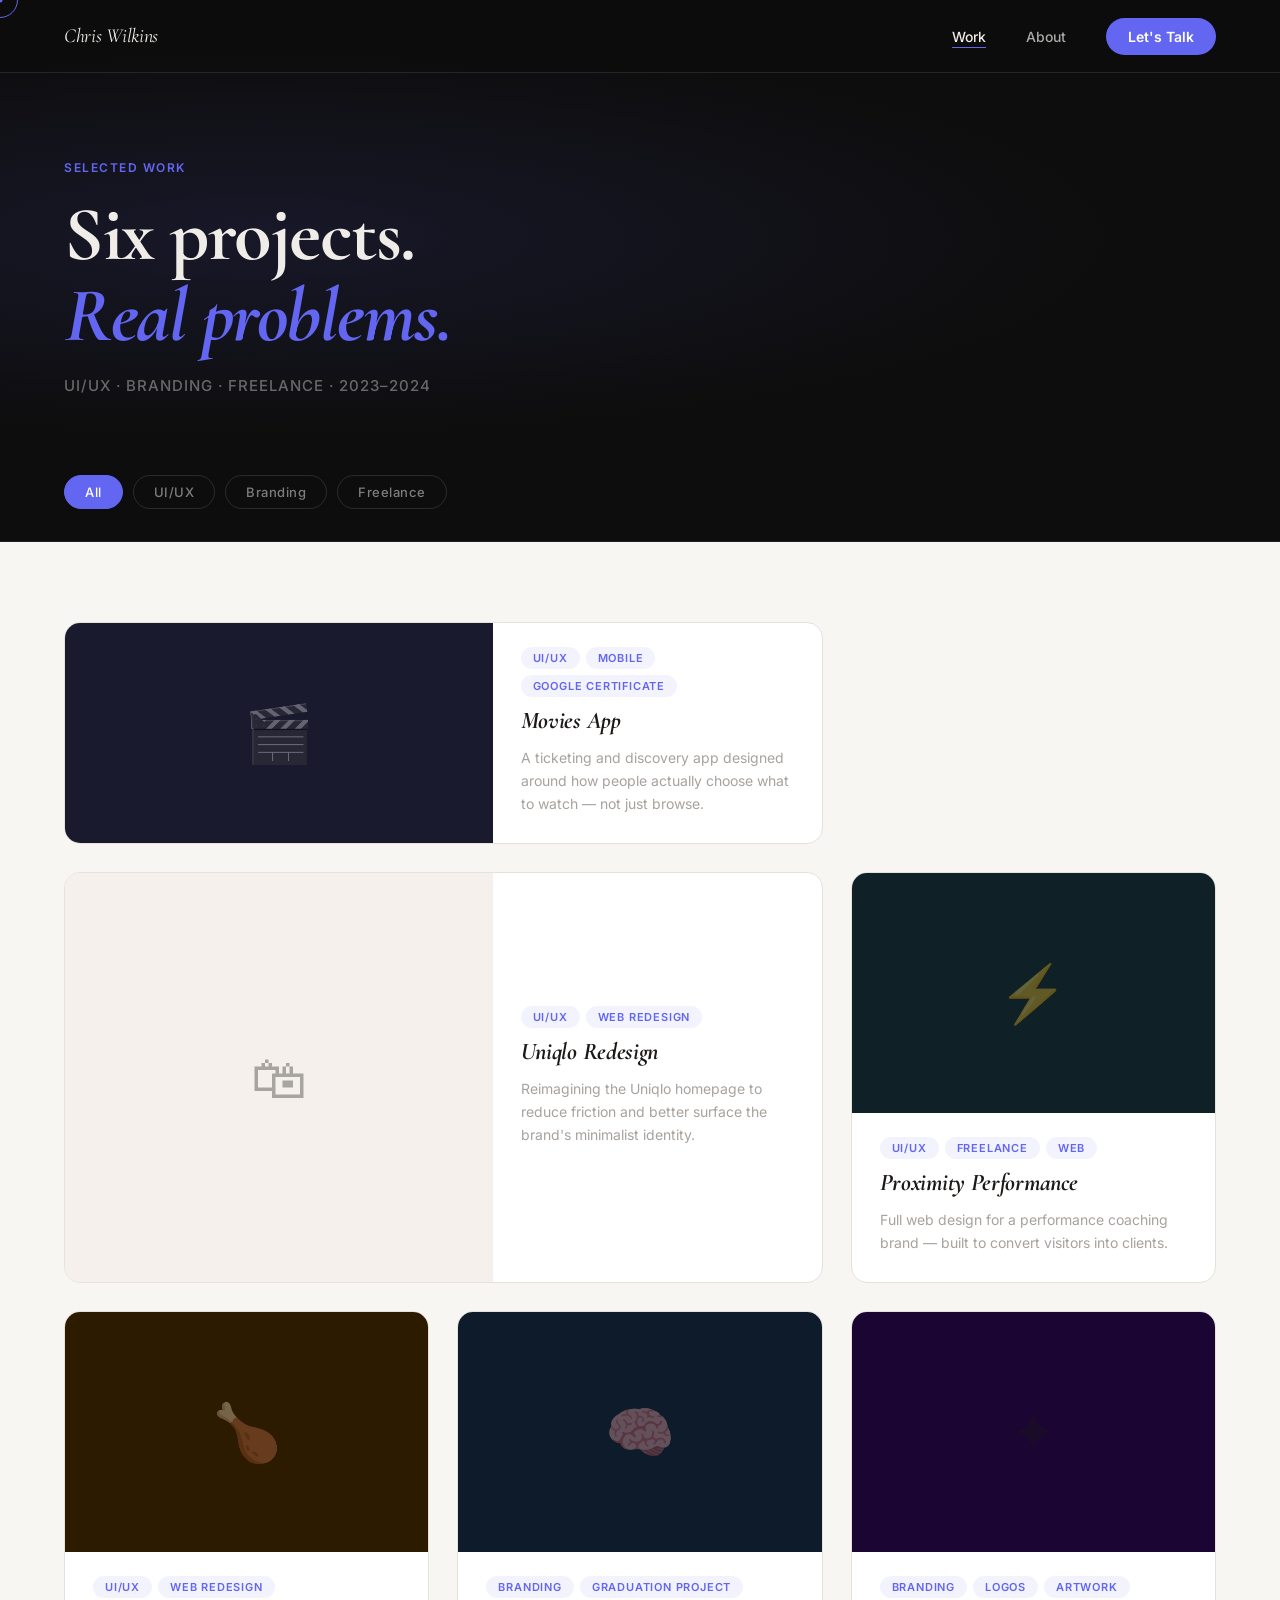
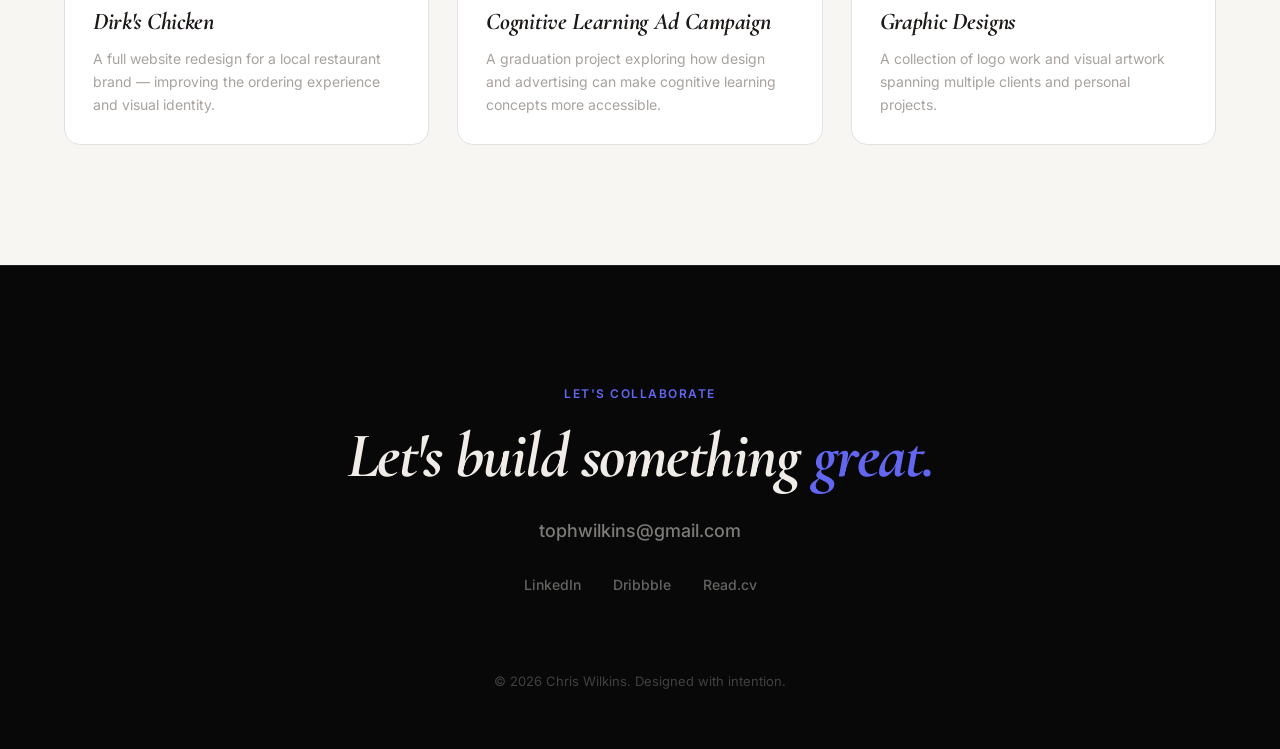
==== work.html @ 2ba1ebe1 "Add files via upload" ====
<!DOCTYPE html>
<html lang="en">
<head>
  <meta charset="UTF-8" />
  <meta name="viewport" content="width=device-width, initial-scale=1.0"/>
  <title>Work — Chris Wilkins</title>
  <link href="https://fonts.googleapis.com/css2?family=Cormorant+Garamond:ital,wght@0,600;1,400;1,600;1,700&family=Inter:wght@400;500;600&display=swap" rel="stylesheet">
  <link rel="stylesheet" href="style.css">
  <link rel="stylesheet" href="work.css">
</head>
<body>

  <!-- Custom Cursor -->
  <div class="cursor" id="cursor"></div>
  <div class="cursor-dot" id="cursorDot"></div>

  <!-- ══ NAV ══ -->
  <nav class="nav">
    <a href="index.html" class="nav__logo">Chris Wilkins</a>
    <ul class="nav__links" id="navLinks">
      <li><a href="work.html" class="nav__active">Work</a></li>
      <li><a href="about.html">About</a></li>
      <li><a href="#contact" class="nav__cta">Let's Talk</a></li>
    </ul>
    <button class="nav__hamburger" id="navHamburger" aria-label="Toggle menu">
      <span></span>
      <span></span>
      <span></span>
    </button>
  </nav>
  <div class="nav__overlay" id="navOverlay"></div>

  <!-- ══ PAGE HEADER ══ -->
  <section class="wk-header">
    <div class="wk-header__inner">
      <p class="wk-header__eyebrow">Selected Work</p>
      <h1 class="wk-header__heading">Six projects.<br><em>Real problems.</em></h1>
      <p class="wk-header__sub">UI/UX · Branding · Freelance · 2023–2024</p>
    </div>
  </section>

  <!-- ══ FILTER BAR ══ -->
  <div class="wk-filter">
    <div class="wk-filter__inner">
      <button class="wk-filter__btn is-active" data-filter="all">All</button>
      <button class="wk-filter__btn" data-filter="ui-ux">UI/UX</button>
      <button class="wk-filter__btn" data-filter="branding">Branding</button>
      <button class="wk-filter__btn" data-filter="freelance">Freelance</button>
    </div>
  </div>

  <!-- ══ PROJECT GRID ══ -->
  <section class="wk-grid-section">
    <div class="wk-grid" id="projectGrid">

      <!-- Movies App — Large -->
      <a href="#" class="wk-card wk-card--large" data-category="ui-ux">
        <div class="wk-card__image" style="background-color: #1a1a2e;">
          <!-- Replace with: style="background-image: url('your-image.jpg')" -->
          <div class="wk-card__img-placeholder">🎬</div>
          <div class="wk-card__hover-overlay">
            <span class="wk-card__hover-text">View Case Study</span>
            <span class="wk-card__arrow">↗</span>
          </div>
        </div>
        <div class="wk-card__content">
          <div class="wk-card__tags">
            <span class="wk-tag">UI/UX</span>
            <span class="wk-tag">Mobile</span>
            <span class="wk-tag">Google Certificate</span>
          </div>
          <h2 class="wk-card__title">Movies App</h2>
          <p class="wk-card__desc">A ticketing and discovery app designed around how people actually choose what to watch — not just browse.</p>
        </div>
      </a>

      <!-- Uniqlo — Large -->
      <a href="#" class="wk-card wk-card--large" data-category="ui-ux">
        <div class="wk-card__image" style="background-color: #f5f0eb;">
          <div class="wk-card__img-placeholder">🛍</div>
          <div class="wk-card__hover-overlay">
            <span class="wk-card__hover-text">View Case Study</span>
            <span class="wk-card__arrow">↗</span>
          </div>
        </div>
        <div class="wk-card__content">
          <div class="wk-card__tags">
            <span class="wk-tag">UI/UX</span>
            <span class="wk-tag">Web Redesign</span>
          </div>
          <h2 class="wk-card__title">Uniqlo Redesign</h2>
          <p class="wk-card__desc">Reimagining the Uniqlo homepage to reduce friction and better surface the brand's minimalist identity.</p>
        </div>
      </a>

      <!-- Proximity Performance — Medium -->
      <a href="#" class="wk-card" data-category="ui-ux freelance">
        <div class="wk-card__image" style="background-color: #0f2027;">
          <div class="wk-card__img-placeholder">⚡</div>
          <div class="wk-card__hover-overlay">
            <span class="wk-card__hover-text">View Case Study</span>
            <span class="wk-card__arrow">↗</span>
          </div>
        </div>
        <div class="wk-card__content">
          <div class="wk-card__tags">
            <span class="wk-tag">UI/UX</span>
            <span class="wk-tag">Freelance</span>
            <span class="wk-tag">Web</span>
          </div>
          <h2 class="wk-card__title">Proximity Performance</h2>
          <p class="wk-card__desc">Full web design for a performance coaching brand — built to convert visitors into clients.</p>
        </div>
      </a>

      <!-- Dirk's Chicken — Medium -->
      <a href="#" class="wk-card" data-category="ui-ux">
        <div class="wk-card__image" style="background-color: #2d1b00;">
          <div class="wk-card__img-placeholder">🍗</div>
          <div class="wk-card__hover-overlay">
            <span class="wk-card__hover-text">View Case Study</span>
            <span class="wk-card__arrow">↗</span>
          </div>
        </div>
        <div class="wk-card__content">
          <div class="wk-card__tags">
            <span class="wk-tag">UI/UX</span>
            <span class="wk-tag">Web Redesign</span>
          </div>
          <h2 class="wk-card__title">Dirk's Chicken</h2>
          <p class="wk-card__desc">A full website redesign for a local restaurant brand — improving the ordering experience and visual identity.</p>
        </div>
      </a>

      <!-- Cognitive Learning Ad Campaign — Medium -->
      <a href="#" class="wk-card" data-category="branding">
        <div class="wk-card__image" style="background-color: #0d1b2a;">
          <div class="wk-card__img-placeholder">🧠</div>
          <div class="wk-card__hover-overlay">
            <span class="wk-card__hover-text">View Project</span>
            <span class="wk-card__arrow">↗</span>
          </div>
        </div>
        <div class="wk-card__content">
          <div class="wk-card__tags">
            <span class="wk-tag">Branding</span>
            <span class="wk-tag">Graduation Project</span>
          </div>
          <h2 class="wk-card__title">Cognitive Learning Ad Campaign</h2>
          <p class="wk-card__desc">A graduation project exploring how design and advertising can make cognitive learning concepts more accessible.</p>
        </div>
      </a>

      <!-- Graphic Designs — Medium -->
      <a href="#" class="wk-card" data-category="branding">
        <div class="wk-card__image" style="background-color: #1a0533;">
          <div class="wk-card__img-placeholder">✦</div>
          <div class="wk-card__hover-overlay">
            <span class="wk-card__hover-text">View Work</span>
            <span class="wk-card__arrow">↗</span>
          </div>
        </div>
        <div class="wk-card__content">
          <div class="wk-card__tags">
            <span class="wk-tag">Branding</span>
            <span class="wk-tag">Logos</span>
            <span class="wk-tag">Artwork</span>
          </div>
          <h2 class="wk-card__title">Graphic Designs</h2>
          <p class="wk-card__desc">A collection of logo work and visual artwork spanning multiple clients and personal projects.</p>
        </div>
      </a>

    </div>

    <!-- Empty state when filter has no results -->
    <div class="wk-empty" id="wkEmpty" style="display:none;">
      <p>No projects in this category yet.</p>
    </div>

  </section>

  <!-- ══ FOOTER CTA ══ -->
  <footer class="footer" id="contact">
    <div class="footer__inner">
      <p class="footer__eyebrow">Let's collaborate</p>
      <h2 class="footer__heading">Let's build something <em>great.</em></h2>
      <a href="mailto:tophwilkins@gmail.com" class="footer__email">tophwilkins@gmail.com</a>
      <div class="footer__links">
        <a href="#">LinkedIn</a>
        <a href="#">Dribbble</a>
        <a href="#">Read.cv</a>
      </div>
      <p class="footer__copy">© 2026 Chris Wilkins. Designed with intention.</p>
    </div>
  </footer>

  <script src="script.js"></script>
  <script src="work.js"></script>
</body>
</html>
---- style.css ----
/* ══════════════════════════════════
   RESET & BASE
══════════════════════════════════ */

*, *::before, *::after {
  box-sizing: border-box;
  margin: 0;
  padding: 0;
}

:root {
  --bg-dark: #0D0D0D;
  --bg-light: #F7F6F3;
  --text-light: #F0EDE8;
  --text-dark: #1C1917;
  --text-muted: #A8A29E;
  --accent: #6366F1;
  --border: #E5E2DC;
  --border-dark: rgba(255,255,255,0.1);
  --font-serif: 'Babylon', 'Cormorant Garamond', Georgia, serif;
  --font-sans: 'Inter', sans-serif;
}

html {
  scroll-behavior: smooth;
}

body {
  font-family: var(--font-sans);
  background: var(--bg-light);
  color: var(--text-dark);
  cursor: none;
  overflow-x: hidden;
}

/* Restore cursor on touch devices */
@media (hover: none) {
  body { cursor: auto; }
  .cursor, .cursor-dot { display: none; }
}

a {
  text-decoration: none;
  color: inherit;
}

/* ══════════════════════════════════
   CUSTOM CURSOR
══════════════════════════════════ */

.cursor {
  position: fixed;
  width: 36px;
  height: 36px;
  border: 1.5px solid var(--accent);
  border-radius: 50%;
  pointer-events: none;
  z-index: 9999;
  transform: translate(-50%, -50%);
  transition: transform 0.15s ease, width 0.2s ease, height 0.2s ease, background 0.2s ease;
}

.cursor-dot {
  position: fixed;
  width: 5px;
  height: 5px;
  background: var(--accent);
  border-radius: 50%;
  pointer-events: none;
  z-index: 9999;
  transform: translate(-50%, -50%);
  transition: transform 0.05s ease;
}

body:has(a:hover) .cursor,
body:has(button:hover) .cursor {
  width: 56px;
  height: 56px;
  background: rgba(99, 102, 241, 0.1);
}

/* ══════════════════════════════════
   NAV
══════════════════════════════════ */

.nav {
  position: fixed;
  top: 0;
  left: 0;
  right: 0;
  z-index: 100;
  display: flex;
  align-items: center;
  justify-content: space-between;
  padding: 24px 64px;
  background: rgba(13, 13, 13, 0.85);
  backdrop-filter: blur(12px);
  -webkit-backdrop-filter: blur(12px);
  border-bottom: 1px solid var(--border-dark);
  transition: padding 0.3s ease;
}

.nav__hamburger { display: none; }

.nav__logo {
  font-family: var(--font-serif);
  font-style: italic;
  font-size: 20px;
  color: var(--text-light);
  letter-spacing: -0.3px;
}

.nav__links {
  display: flex;
  align-items: center;
  gap: 40px;
  list-style: none;
}

.nav__links a {
  font-size: 14px;
  font-weight: 500;
  color: rgba(240, 237, 232, 0.7);
  transition: color 0.2s ease;
}

.nav__links a:hover {
  color: var(--text-light);
}

.nav__cta {
  background: var(--accent) !important;
  color: #ffffff !important;
  padding: 10px 22px;
  border-radius: 100px;
  font-weight: 600 !important;
  transition: opacity 0.2s ease !important;
}

.nav__cta:hover {
  opacity: 0.88;
}

/* ══════════════════════════════════
   HERO
══════════════════════════════════ */

.hero {
  min-height: 100vh;
  background: var(--bg-dark);
  display: flex;
  flex-direction: column;
  justify-content: center;
  padding: 140px 64px 80px;
  position: relative;
  overflow: hidden;
}

.hero::before {
  content: '';
  position: absolute;
  inset: 0;
  background-image: url("data:image/svg+xml,%3Csvg viewBox='0 0 256 256' xmlns='http://www.w3.org/2000/svg'%3E%3Cfilter id='noise'%3E%3CfeTurbulence type='fractalNoise' baseFrequency='0.9' numOctaves='4' stitchTiles='stitch'/%3E%3C/filter%3E%3Crect width='100%25' height='100%25' filter='url(%23noise)' opacity='0.04'/%3E%3C/svg%3E");
  opacity: 0.4;
  pointer-events: none;
}

.hero__inner {
  display: flex;
  align-items: center;
  justify-content: space-between;
  gap: 60px;
  max-width: 1200px;
  margin: 0 auto;
  width: 100%;
  position: relative;
  z-index: 1;
}

.hero__text {
  max-width: 640px;
}

.hero__eyebrow {
  font-size: 13px;
  font-weight: 500;
  letter-spacing: 1.5px;
  text-transform: uppercase;
  color: var(--accent);
  margin-bottom: 24px;
  opacity: 0;
  transform: translateY(16px);
  animation: fadeUp 0.6s ease forwards 0.1s;
}

.hero__heading {
  font-family: var(--font-serif);
  font-size: clamp(52px, 6vw, 80px);
  line-height: 1.05;
  color: var(--text-light);
  letter-spacing: -1.5px;
  margin-bottom: 28px;
  display: flex;
  flex-direction: column;
  gap: 4px;
}

.hero__line {
  display: block;
  opacity: 0;
  transform: translateY(24px);
  animation: fadeUp 0.7s ease forwards;
}

.hero__line[data-delay="0"]   { animation-delay: 0.25s; }
.hero__line[data-delay="120"] { animation-delay: 0.37s; }
.hero__line[data-delay="240"] { animation-delay: 0.49s; }

.hero__line--italic {
  font-style: italic;
  color: var(--accent);
}

.hero__sub {
  font-size: 17px;
  line-height: 1.7;
  color: rgba(240, 237, 232, 0.6);
  margin-bottom: 40px;
  max-width: 480px;
  opacity: 0;
  transform: translateY(16px);
  animation: fadeUp 0.6s ease forwards 0.6s;
}

.hero__actions {
  display: flex;
  gap: 16px;
  opacity: 0;
  transform: translateY(16px);
  animation: fadeUp 0.6s ease forwards 0.75s;
}

.hero__btn-primary {
  background: var(--accent);
  color: #ffffff;
  padding: 14px 28px;
  border-radius: 100px;
  font-weight: 600;
  font-size: 15px;
  transition: opacity 0.2s ease, transform 0.2s ease;
}

.hero__btn-primary:hover {
  opacity: 0.88;
  transform: translateY(-2px);
}

.hero__btn-ghost {
  color: rgba(240, 237, 232, 0.7);
  padding: 14px 28px;
  border-radius: 100px;
  border: 1px solid rgba(255,255,255,0.15);
  font-weight: 500;
  font-size: 15px;
  transition: border-color 0.2s ease, color 0.2s ease;
}

.hero__btn-ghost:hover {
  border-color: rgba(255,255,255,0.4);
  color: var(--text-light);
}

.hero__visual {
  position: relative;
  flex-shrink: 0;
  opacity: 0;
  animation: fadeUp 0.8s ease forwards 0.5s;
}

.hero__blob {
  position: absolute;
  width: 320px;
  height: 320px;
  border-radius: 50%;
  background: radial-gradient(circle, rgba(99,102,241,0.25) 0%, transparent 70%);
  top: 50%;
  left: 50%;
  transform: translate(-50%, -50%);
  filter: blur(40px);
  pointer-events: none;
}

.hero__avatar {
  width: 280px;
  height: 340px;
  border-radius: 160px;
  background: #1a1a1a;
  border: 1px solid var(--border-dark);
  overflow: hidden;
  display: flex;
  align-items: center;
  justify-content: center;
  position: relative;
}

.hero__avatar-placeholder {
  font-family: var(--font-serif);
  font-style: italic;
  font-size: 48px;
  color: rgba(255,255,255,0.2);
}

.hero__badge {
  position: absolute;
  bottom: -16px;
  left: 50%;
  transform: translateX(-50%);
  background: #1a1a1a;
  border: 1px solid var(--border-dark);
  border-radius: 100px;
  padding: 10px 20px;
  font-size: 13px;
  font-weight: 500;
  color: var(--text-light);
  white-space: nowrap;
  display: flex;
  align-items: center;
  gap: 8px;
}

.hero__badge-dot {
  width: 8px;
  height: 8px;
  background: #22c55e;
  border-radius: 50%;
  animation: pulse 2s ease infinite;
}

.hero__scroll {
  position: absolute;
  bottom: 40px;
  left: 64px;
  display: flex;
  align-items: center;
  gap: 14px;
  color: rgba(240,237,232,0.4);
  font-size: 12px;
  font-weight: 500;
  letter-spacing: 1px;
  text-transform: uppercase;
  z-index: 1;
  opacity: 0;
  animation: fadeUp 0.6s ease forwards 1s;
}

.hero__scroll-line {
  width: 48px;
  height: 1px;
  background: rgba(240,237,232,0.2);
  position: relative;
  overflow: hidden;
}

.hero__scroll-line::after {
  content: '';
  position: absolute;
  top: 0;
  left: -100%;
  width: 100%;
  height: 100%;
  background: var(--accent);
  animation: scrollLine 2s ease infinite 1.2s;
}

/* ══════════════════════════════════
   MARQUEE
══════════════════════════════════ */

.marquee {
  background: var(--bg-dark);
  border-top: 1px solid var(--border-dark);
  border-bottom: 1px solid rgba(99,102,241,0.3);
  padding: 18px 0;
  overflow: hidden;
}

.marquee__track {
  display: flex;
  align-items: center;
  gap: 32px;
  white-space: nowrap;
  animation: marqueeScroll 22s linear infinite;
  width: max-content;
}

.marquee__track span {
  font-size: 13px;
  font-weight: 500;
  letter-spacing: 1px;
  text-transform: uppercase;
  color: rgba(240,237,232,0.5);
}

.marquee__dot {
  color: var(--accent) !important;
  font-size: 18px !important;
}

/* ══════════════════════════════════
   WORK
══════════════════════════════════ */

.work {
  background: var(--bg-light);
  padding: 120px 64px;
}

.work__inner {
  max-width: 1200px;
  margin: 0 auto;
}

.work__header {
  margin-bottom: 60px;
}

.work__eyebrow {
  font-size: 12px;
  font-weight: 600;
  letter-spacing: 1.5px;
  text-transform: uppercase;
  color: var(--accent);
  margin-bottom: 12px;
}

.work__heading {
  font-family: var(--font-serif);
  font-size: 48px;
  font-style: italic;
  line-height: 1.1;
  color: var(--text-dark);
  letter-spacing: -1px;
}

.work__grid {
  display: grid;
  grid-template-columns: 1fr 1fr;
  grid-template-rows: auto auto;
  gap: 24px;
}

.work__card--large {
  grid-column: 1 / -1;
  display: grid;
  grid-template-columns: 1.2fr 1fr;
  min-height: 380px;
}

.work__card {
  display: flex;
  flex-direction: column;
  border-radius: 16px;
  overflow: hidden;
  border: 1px solid var(--border);
  background: #ffffff;
  transition: transform 0.3s ease, box-shadow 0.3s ease;
}

.work__card:hover {
  transform: translateY(-6px);
  box-shadow: 0 24px 60px rgba(0,0,0,0.1);
}

.work__card-image {
  position: relative;
  overflow: hidden;
  display: flex;
  align-items: center;
  justify-content: center;
  min-height: 220px;
  background-size: cover;
  background-position: center;
  transition: transform 0.4s ease;
}

.work__card:hover .work__card-image {
  transform: scale(1.03);
}

.work__card--large .work__card-image {
  min-height: unset;
}

.work__card-img-placeholder {
  font-size: 56px;
  opacity: 0.4;
}

.work__card-content {
  padding: 28px 32px;
  display: flex;
  flex-direction: column;
  gap: 10px;
  justify-content: center;
}

.work__card-tags {
  display: flex;
  gap: 8px;
  flex-wrap: wrap;
}

.work__tag {
  font-size: 11px;
  font-weight: 600;
  letter-spacing: 0.8px;
  text-transform: uppercase;
  color: var(--accent);
  background: rgba(99,102,241,0.08);
  border-radius: 100px;
  padding: 4px 12px;
}

.work__card-title {
  font-family: var(--font-serif);
  font-size: 28px;
  font-style: italic;
  color: var(--text-dark);
  letter-spacing: -0.5px;
  line-height: 1.2;
}

.work__card-desc {
  font-size: 15px;
  line-height: 1.65;
  color: var(--text-muted);
}

.work__card-link {
  font-size: 14px;
  font-weight: 600;
  color: var(--accent);
  margin-top: 8px;
  display: inline-block;
  transition: letter-spacing 0.2s ease;
}

.work__card:hover .work__card-link {
  letter-spacing: 0.3px;
}

/* ══════════════════════════════════
   ABOUT
══════════════════════════════════ */

.about {
  background: var(--bg-dark);
  padding: 120px 64px;
}

.about__inner {
  max-width: 1200px;
  margin: 0 auto;
  display: grid;
  grid-template-columns: 1fr 1.4fr;
  gap: 80px;
  align-items: center;
}

.about__photo {
  aspect-ratio: 3/4;
  border-radius: 20px;
  overflow: hidden;
  background: #1a1a1a;
  border: 1px solid var(--border-dark);
  display: flex;
  align-items: center;
  justify-content: center;
}

.about__photo-placeholder {
  font-family: var(--font-serif);
  font-style: italic;
  font-size: 64px;
  color: rgba(255,255,255,0.15);
}

.about__eyebrow {
  font-size: 12px;
  font-weight: 600;
  letter-spacing: 1.5px;
  text-transform: uppercase;
  color: var(--accent);
  margin-bottom: 16px;
}

.about__heading {
  font-family: var(--font-serif);
  font-size: 44px;
  line-height: 1.15;
  color: var(--text-light);
  letter-spacing: -0.8px;
  margin-bottom: 24px;
}

.about__heading em {
  font-style: italic;
  color: var(--accent);
}

.about__bio {
  font-size: 16px;
  line-height: 1.75;
  color: rgba(240,237,232,0.65);
  margin-bottom: 16px;
}

.about__skills {
  display: flex;
  flex-wrap: wrap;
  gap: 10px;
  margin: 28px 0;
}

.about__skill {
  font-size: 13px;
  font-weight: 500;
  color: rgba(240,237,232,0.8);
  border: 1px solid var(--border-dark);
  border-radius: 100px;
  padding: 6px 16px;
}

.about__btn {
  display: inline-block;
  color: var(--text-light);
  font-size: 15px;
  font-weight: 600;
  border-bottom: 1px solid var(--accent);
  padding-bottom: 2px;
  transition: color 0.2s ease;
}

.about__btn:hover {
  color: var(--accent);
}

/* ══════════════════════════════════
   FOOTER CTA
══════════════════════════════════ */

.footer {
  background: #080808;
  padding: 120px 64px 60px;
  border-top: 1px solid var(--border-dark);
}

.footer__inner {
  max-width: 1200px;
  margin: 0 auto;
  display: flex;
  flex-direction: column;
  align-items: center;
  text-align: center;
  gap: 20px;
}

.footer__eyebrow {
  font-size: 12px;
  font-weight: 600;
  letter-spacing: 1.5px;
  text-transform: uppercase;
  color: var(--accent);
}

.footer__heading {
  font-family: var(--font-serif);
  font-size: clamp(40px, 5vw, 72px);
  font-style: italic;
  line-height: 1.1;
  color: var(--text-light);
  letter-spacing: -1.5px;
}

.footer__heading em {
  color: var(--accent);
}

.footer__email {
  font-size: 18px;
  font-weight: 500;
  color: rgba(240,237,232,0.5);
  margin-top: 8px;
  transition: color 0.2s ease;
  border-bottom: 1px solid transparent;
  padding-bottom: 2px;
}

.footer__email:hover {
  color: var(--text-light);
  border-color: var(--accent);
}

.footer__links {
  display: flex;
  gap: 32px;
  margin-top: 12px;
}

.footer__links a {
  font-size: 14px;
  font-weight: 500;
  color: rgba(240,237,232,0.4);
  transition: color 0.2s ease;
}

.footer__links a:hover {
  color: var(--text-light);
}

.footer__copy {
  font-size: 13px;
  color: rgba(240,237,232,0.25);
  margin-top: 60px;
}

/* ══════════════════════════════════
   ANIMATIONS
══════════════════════════════════ */

@keyframes fadeUp {
  to {
    opacity: 1;
    transform: translateY(0);
  }
}

@keyframes pulse {
  0%, 100% { opacity: 1; transform: scale(1); }
  50%       { opacity: 0.5; transform: scale(1.4); }
}

@keyframes scrollLine {
  0%   { left: -100%; }
  100% { left: 100%; }
}

@keyframes marqueeScroll {
  from { transform: translateX(0); }
  to   { transform: translateX(-50%); }
}

/* ══════════════════════════════════
   RESPONSIVE
══════════════════════════════════ */

/* ── Tablet (≤1024px) ── */
@media (max-width: 1024px) {
  .hero__inner        { flex-direction: column; text-align: center; }
  .hero__sub          { margin: 0 auto 40px; }
  .hero__actions      { justify-content: center; }
  .hero__visual       { margin-top: 40px; }
  .hero__scroll       { left: 50%; transform: translateX(-50%); }
  .work__card--large  { grid-template-columns: 1fr; }
  .about__inner       { grid-template-columns: 1fr; gap: 48px; }
  .about__photo       { max-width: 320px; max-height: 420px; margin: 0 auto; }
}

/* ── Mobile nav: hamburger ── */
@media (max-width: 768px) {
  .nav                { padding: 18px 24px; }

  .nav__links {
    display: none;
    flex-direction: column;
    align-items: flex-start;
    gap: 0;
    position: fixed;
    top: 0;
    right: 0;
    bottom: 0;
    width: 75vw;
    max-width: 300px;
    background: rgba(13,13,13,0.97);
    backdrop-filter: blur(16px);
    -webkit-backdrop-filter: blur(16px);
    padding: 90px 32px 40px;
    border-left: 1px solid var(--border-dark);
    z-index: 99;
  }

  .nav__links.is-open { display: flex; }

  .nav__links li      { width: 100%; }

  .nav__links a {
    display: block;
    font-size: 22px;
    font-weight: 500;
    padding: 14px 0;
    border-bottom: 1px solid var(--border-dark);
    color: rgba(240,237,232,0.7);
  }

  .nav__links li:last-child a {
    background: none;
    border-radius: 0;
    padding: 14px 0;
    color: var(--accent);
    border-bottom: none;
    margin-top: 16px;
  }

  /* Hamburger button */
  .nav__hamburger {
    display: flex;
    flex-direction: column;
    justify-content: center;
    gap: 5px;
    width: 32px;
    height: 32px;
    cursor: pointer;
    background: none;
    border: none;
    padding: 0;
  }

  .nav__hamburger span {
    display: block;
    width: 100%;
    height: 1.5px;
    background: var(--text-light);
    border-radius: 2px;
    transition: transform 0.3s ease, opacity 0.3s ease;
  }

  .nav__hamburger.is-open span:nth-child(1) { transform: translateY(6.5px) rotate(45deg); }
  .nav__hamburger.is-open span:nth-child(2) { opacity: 0; }
  .nav__hamburger.is-open span:nth-child(3) { transform: translateY(-6.5px) rotate(-45deg); }

  /* Overlay behind menu */
  .nav__overlay {
    display: none;
    position: fixed;
    inset: 0;
    background: rgba(0,0,0,0.5);
    z-index: 98;
  }
  .nav__overlay.is-open { display: block; }

  /* Hero */
  .hero               { padding: 110px 24px 80px; }
  .hero__heading      { letter-spacing: -0.5px; }
  .hero__avatar       { width: 200px; height: 240px; }
  .hero__actions      { flex-direction: column; align-items: center; }
  .hero__btn-primary,
  .hero__btn-ghost    { width: 100%; text-align: center; justify-content: center; }
  .hero__scroll       { display: none; }

  /* Work */
  .work               { padding: 80px 20px; }
  .work__heading      { font-size: 36px; }
  .work__grid         { grid-template-columns: 1fr; }
  .work__card--large  { grid-column: 1; grid-template-columns: 1fr; }
  .work__card--large .work__card-image { min-height: 220px; }

  /* About */
  .about              { padding: 80px 20px; }
  .about__heading     { font-size: 34px; }

  /* Footer */
  .footer             { padding: 80px 20px 48px; }
  .footer__links      { gap: 20px; flex-wrap: wrap; justify-content: center; }
}

/* ── Small mobile (≤480px) ── */
@media (max-width: 480px) {
  .hero__eyebrow      { font-size: 11px; letter-spacing: 1px; }
  .work__heading      { font-size: 30px; }
  .work__card-content { padding: 20px; }
  .about__heading     { font-size: 28px; }
  .footer__heading    { font-size: 34px; }
  .footer__email      { font-size: 15px; word-break: break-all; }
}
---- work.css ----
/* ══════════════════════════════════
   WORK PAGE — uses same CSS variables
   from style.css
══════════════════════════════════ */

/* ── Active nav link ── */
.nav__active {
  color: var(--text-light) !important;
  border-bottom: 1px solid var(--accent);
  padding-bottom: 2px;
}

/* ══════════════════════════════════
   PAGE HEADER
══════════════════════════════════ */

.wk-header {
  background: var(--bg-dark);
  padding: 160px 64px 80px;
  position: relative;
  overflow: hidden;
}

.wk-header::before {
  content: '';
  position: absolute;
  inset: 0;
  background: radial-gradient(ellipse at 20% 50%, rgba(99,102,241,0.12) 0%, transparent 60%);
  pointer-events: none;
}

.wk-header__inner {
  max-width: 1200px;
  margin: 0 auto;
  position: relative;
  z-index: 1;
}

.wk-header__eyebrow {
  font-size: 12px;
  font-weight: 600;
  letter-spacing: 1.5px;
  text-transform: uppercase;
  color: var(--accent);
  margin-bottom: 20px;
  opacity: 0;
  transform: translateY(16px);
  animation: fadeUp 0.6s ease forwards 0.1s;
}

.wk-header__heading {
  font-family: var(--font-serif);
  font-size: clamp(48px, 6vw, 80px);
  line-height: 1.05;
  color: var(--text-light);
  letter-spacing: -1.5px;
  margin-bottom: 20px;
  opacity: 0;
  transform: translateY(20px);
  animation: fadeUp 0.7s ease forwards 0.25s;
}

.wk-header__heading em {
  font-style: italic;
  color: var(--accent);
}

.wk-header__sub {
  font-size: 15px;
  font-weight: 500;
  letter-spacing: 1px;
  color: rgba(240,237,232,0.4);
  text-transform: uppercase;
  opacity: 0;
  transform: translateY(16px);
  animation: fadeUp 0.6s ease forwards 0.4s;
}

/* ══════════════════════════════════
   FILTER BAR
══════════════════════════════════ */

.wk-filter {
  background: var(--bg-dark);
  border-bottom: 1px solid rgba(255,255,255,0.08);
  padding: 0 64px 32px;
}

.wk-filter__inner {
  max-width: 1200px;
  margin: 0 auto;
  display: flex;
  gap: 10px;
  flex-wrap: wrap;
}

.wk-filter__btn {
  font-family: var(--font-sans);
  font-size: 13px;
  font-weight: 500;
  letter-spacing: 0.5px;
  color: rgba(240,237,232,0.5);
  background: transparent;
  border: 1px solid rgba(255,255,255,0.12);
  border-radius: 100px;
  padding: 8px 20px;
  cursor: pointer;
  transition: color 0.2s ease, border-color 0.2s ease, background 0.2s ease;
}

.wk-filter__btn:hover {
  color: var(--text-light);
  border-color: rgba(255,255,255,0.3);
}

.wk-filter__btn.is-active {
  background: var(--accent);
  border-color: var(--accent);
  color: #ffffff;
}

/* ══════════════════════════════════
   PROJECT GRID
══════════════════════════════════ */

.wk-grid-section {
  background: var(--bg-light);
  padding: 80px 64px 120px;
}

.wk-grid {
  max-width: 1200px;
  margin: 0 auto;
  display: grid;
  grid-template-columns: repeat(3, 1fr);
  gap: 28px;
}

/* ── Cards ── */
.wk-card {
  display: flex;
  flex-direction: column;
  border-radius: 16px;
  overflow: hidden;
  border: 1px solid var(--border);
  background: #ffffff;
  text-decoration: none;
  color: inherit;
  transition: transform 0.3s ease, box-shadow 0.3s ease;
  opacity: 0;
  transform: translateY(28px);
}

.wk-card.is-visible {
  opacity: 1;
  transform: translateY(0);
  transition: opacity 0.6s ease, transform 0.6s ease, box-shadow 0.3s ease;
}

.wk-card:hover {
  transform: translateY(-6px);
  box-shadow: 0 24px 60px rgba(0,0,0,0.1);
}

/* Large cards span 2 columns */
.wk-card--large {
  grid-column: span 2;
  display: grid;
  grid-template-columns: 1.3fr 1fr;
}

.wk-card--large .wk-card__image {
  min-height: unset;
}

/* Card image */
.wk-card__image {
  position: relative;
  overflow: hidden;
  display: flex;
  align-items: center;
  justify-content: center;
  min-height: 240px;
  background-size: cover;
  background-position: center;
}

.wk-card__img-placeholder {
  font-size: 56px;
  opacity: 0.35;
  transition: transform 0.4s ease;
}

.wk-card:hover .wk-card__img-placeholder {
  transform: scale(1.08);
}

/* Hover overlay on image */
.wk-card__hover-overlay {
  position: absolute;
  inset: 0;
  background: rgba(99,102,241,0.85);
  display: flex;
  align-items: center;
  justify-content: center;
  gap: 10px;
  opacity: 0;
  transition: opacity 0.3s ease;
}

.wk-card:hover .wk-card__hover-overlay {
  opacity: 1;
}

.wk-card__hover-text {
  font-family: var(--font-sans);
  font-size: 15px;
  font-weight: 600;
  color: #ffffff;
  letter-spacing: 0.3px;
}

.wk-card__arrow {
  font-size: 22px;
  color: #ffffff;
  transition: transform 0.3s ease;
}

.wk-card:hover .wk-card__arrow {
  transform: rotate(0deg) translate(3px, -3px);
}

/* Card text content */
.wk-card__content {
  padding: 24px 28px 28px;
  display: flex;
  flex-direction: column;
  gap: 10px;
  justify-content: center;
}

.wk-card__tags {
  display: flex;
  gap: 6px;
  flex-wrap: wrap;
}

.wk-tag {
  font-size: 11px;
  font-weight: 600;
  letter-spacing: 0.8px;
  text-transform: uppercase;
  color: var(--accent);
  background: rgba(99,102,241,0.08);
  border-radius: 100px;
  padding: 4px 12px;
}

.wk-card__title {
  font-family: var(--font-serif);
  font-size: 24px;
  font-style: italic;
  color: var(--text-dark);
  letter-spacing: -0.3px;
  line-height: 1.2;
  margin: 0;
}

.wk-card__desc {
  font-size: 14px;
  line-height: 1.65;
  color: var(--text-muted);
  margin: 0;
}

/* Hidden cards (filtered out) */
.wk-card.is-hidden {
  display: none;
}

/* Empty state */
.wk-empty {
  max-width: 1200px;
  margin: 0 auto;
  padding: 80px 0;
  text-align: center;
  font-size: 16px;
  color: var(--text-muted);
  font-style: italic;
}

/* ══════════════════════════════════
   RESPONSIVE
══════════════════════════════════ */

/* Tablet */
@media (max-width: 1024px) {
  .wk-header      { padding: 140px 40px 60px; }
  .wk-filter      { padding: 0 40px 28px; }
  .wk-grid-section { padding: 60px 40px 100px; }
  .wk-grid        { grid-template-columns: repeat(2, 1fr); }
  .wk-card--large { grid-column: span 2; grid-template-columns: 1fr; }
  .wk-card--large .wk-card__image { min-height: 260px; }
}

/* Mobile */
@media (max-width: 768px) {
  .wk-header      { padding: 120px 24px 48px; }
  .wk-filter      { padding: 0 24px 24px; }
  .wk-grid-section { padding: 48px 20px 80px; }
  .wk-grid        { grid-template-columns: 1fr; gap: 20px; }
  .wk-card--large { grid-column: 1; grid-template-columns: 1fr; }
  .wk-header__heading { letter-spacing: -0.5px; }
}

/* Small mobile */
@media (max-width: 480px) {
  .wk-header__heading { font-size: 38px; }
  .wk-card__content   { padding: 20px; }
}
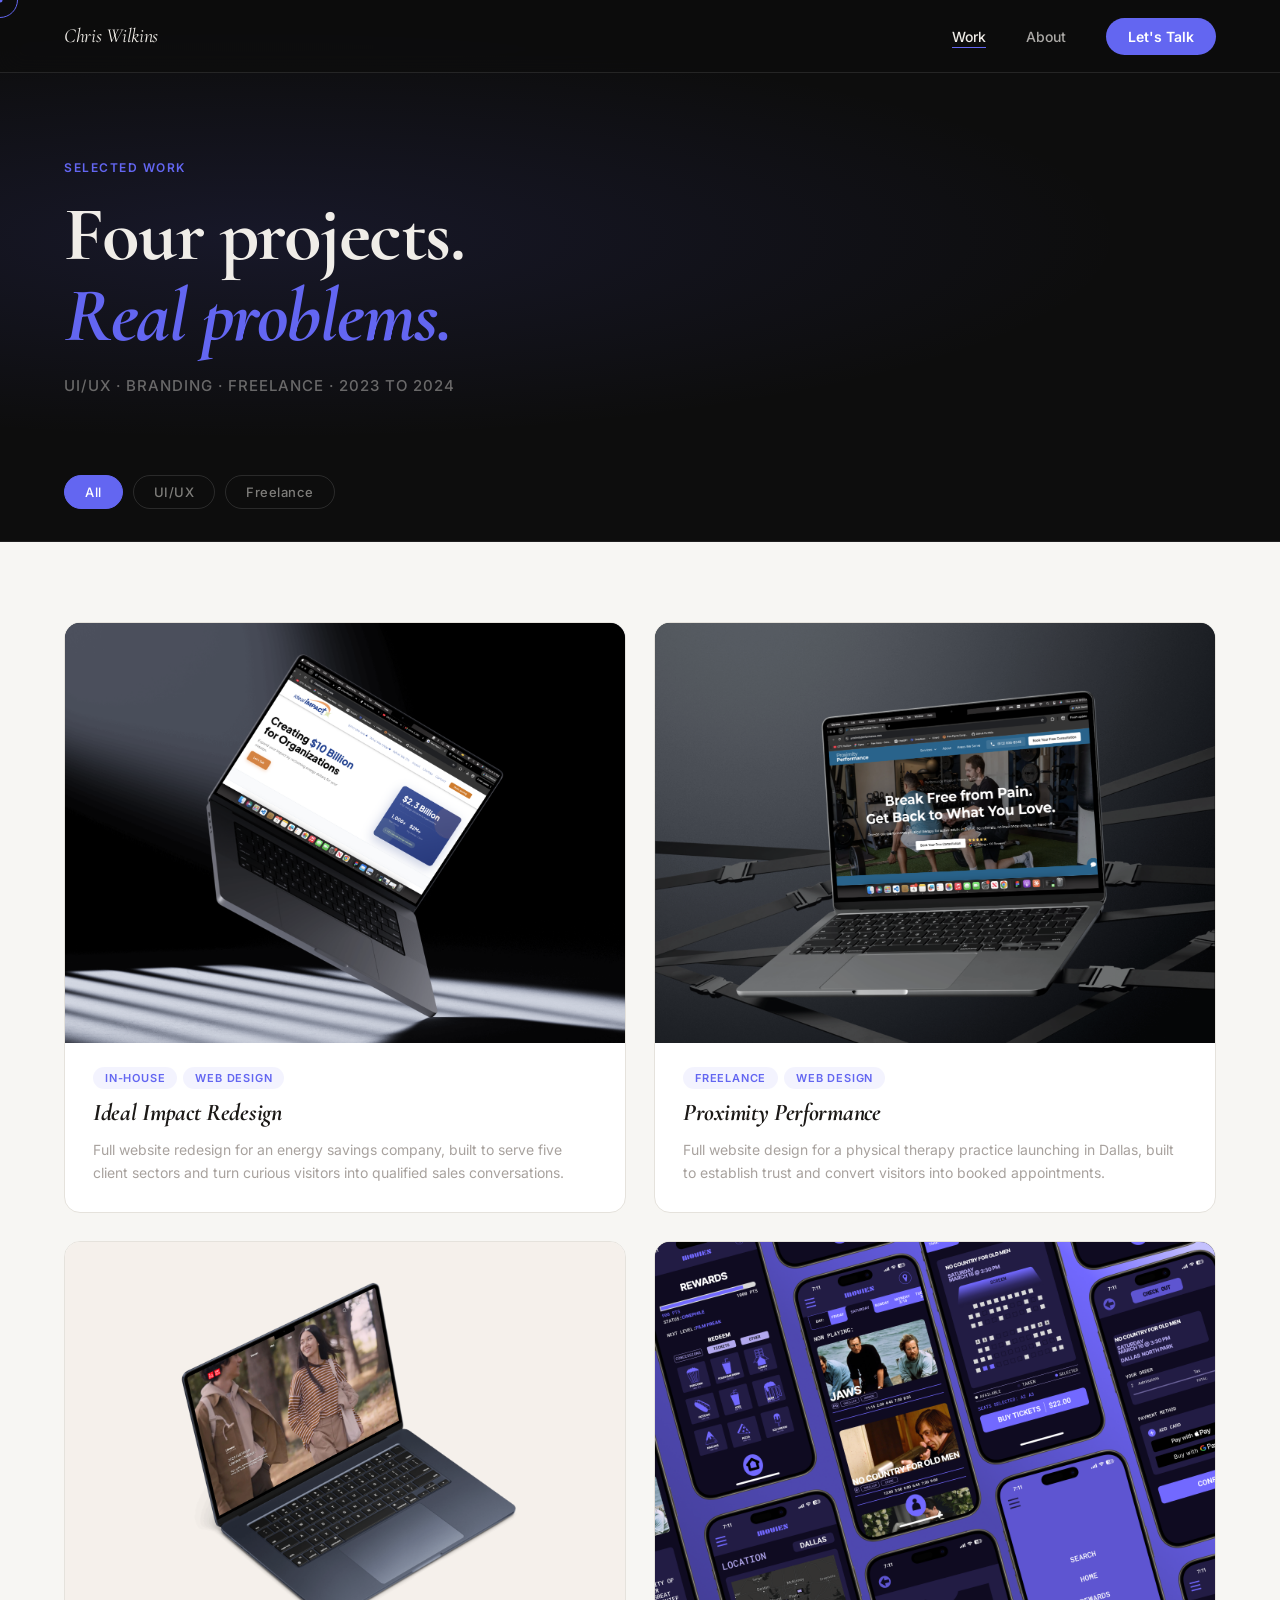
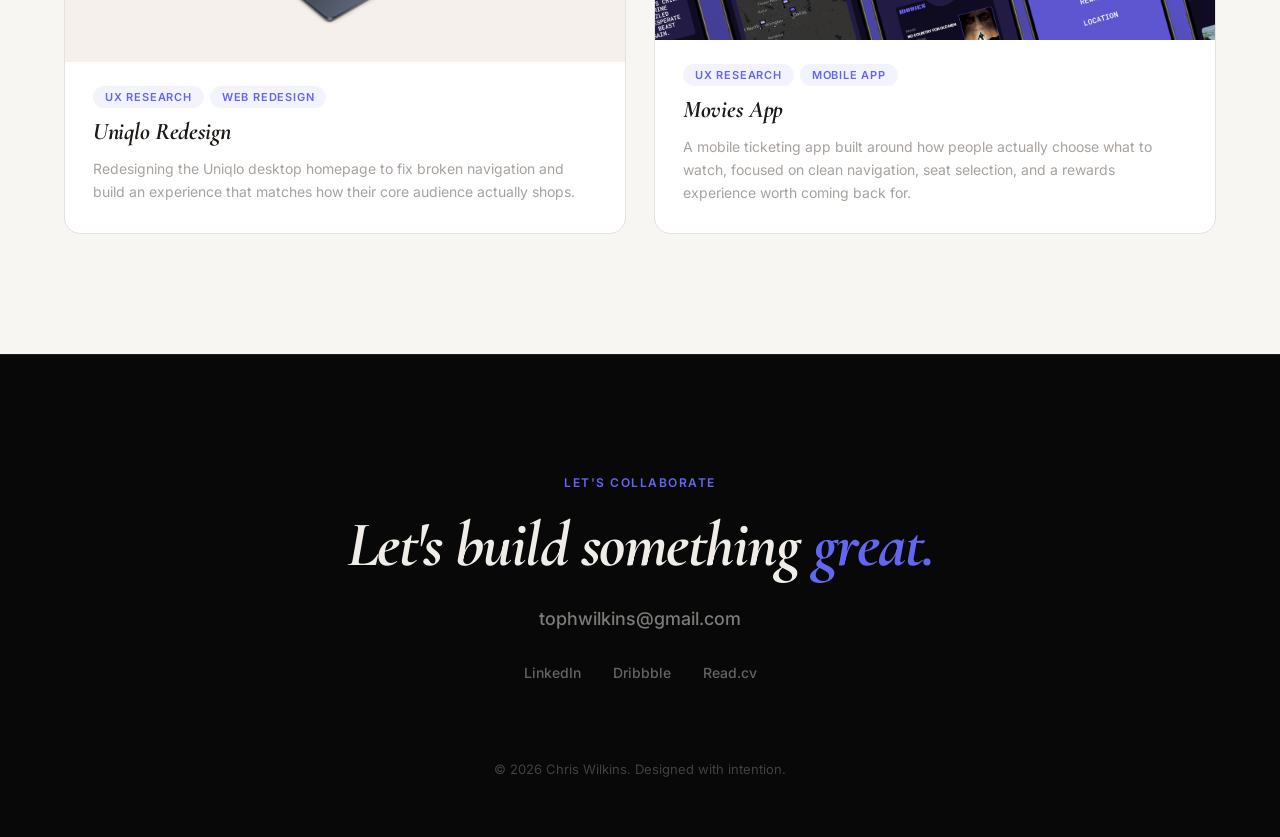
==== commit 55d92ac4: "Rebuild portfolio with updated home, work, and case study pages Co-Authored-By: Claude Sonnet 4.6 <n" ====
--- a/work.html
+++ b/work.html
@@ -3,7 +3,7 @@
 <head>
   <meta charset="UTF-8" />
   <meta name="viewport" content="width=device-width, initial-scale=1.0"/>
-  <title>Work — Chris Wilkins</title>
+  <title>Work | Chris Wilkins</title>
   <link href="https://fonts.googleapis.com/css2?family=Cormorant+Garamond:ital,wght@0,600;1,400;1,600;1,700&family=Inter:wght@400;500;600&display=swap" rel="stylesheet">
   <link rel="stylesheet" href="style.css">
   <link rel="stylesheet" href="work.css">
@@ -34,8 +34,8 @@
   <section class="wk-header">
     <div class="wk-header__inner">
       <p class="wk-header__eyebrow">Selected Work</p>
-      <h1 class="wk-header__heading">Six projects.<br><em>Real problems.</em></h1>
-      <p class="wk-header__sub">UI/UX · Branding · Freelance · 2023–2024</p>
+      <h1 class="wk-header__heading">Four projects.<br><em>Real problems.</em></h1>
+      <p class="wk-header__sub">UI/UX · Branding · Freelance · 2023 to 2024</p>
     </div>
   </section>
 
@@ -44,7 +44,6 @@
     <div class="wk-filter__inner">
       <button class="wk-filter__btn is-active" data-filter="all">All</button>
       <button class="wk-filter__btn" data-filter="ui-ux">UI/UX</button>
-      <button class="wk-filter__btn" data-filter="branding">Branding</button>
       <button class="wk-filter__btn" data-filter="freelance">Freelance</button>
     </div>
   </div>
@@ -53,11 +52,10 @@
   <section class="wk-grid-section">
     <div class="wk-grid" id="projectGrid">
 
-      <!-- Movies App — Large -->
-      <a href="#" class="wk-card wk-card--large" data-category="ui-ux">
-        <div class="wk-card__image" style="background-color: #1a1a2e;">
-          <!-- Replace with: style="background-image: url('your-image.jpg')" -->
-          <div class="wk-card__img-placeholder">🎬</div>
+      <!-- Ideal Impact — Large -->
+      <a href="ideal-impact.html" class="wk-card" data-category="ui-ux">
+        <div class="wk-card__image" style="background-color: #0a1628;">
+          <img src="img/ideal-impact-thumb.png" alt="Ideal Impact Redesign" class="wk-card__img cs-solution__img--centered">
           <div class="wk-card__hover-overlay">
             <span class="wk-card__hover-text">View Case Study</span>
             <span class="wk-card__arrow">↗</span>
@@ -65,19 +63,18 @@
         </div>
         <div class="wk-card__content">
           <div class="wk-card__tags">
-            <span class="wk-tag">UI/UX</span>
-            <span class="wk-tag">Mobile</span>
-            <span class="wk-tag">Google Certificate</span>
+            <span class="wk-tag">In-House</span>
+            <span class="wk-tag">Web Design</span>
           </div>
-          <h2 class="wk-card__title">Movies App</h2>
-          <p class="wk-card__desc">A ticketing and discovery app designed around how people actually choose what to watch — not just browse.</p>
+          <h2 class="wk-card__title">Ideal Impact Redesign</h2>
+          <p class="wk-card__desc">Full website redesign for an energy savings company, built to serve five client sectors and turn curious visitors into qualified sales conversations.</p>
         </div>
       </a>
 
-      <!-- Uniqlo — Large -->
-      <a href="#" class="wk-card wk-card--large" data-category="ui-ux">
-        <div class="wk-card__image" style="background-color: #f5f0eb;">
-          <div class="wk-card__img-placeholder">🛍</div>
+      <!-- Proximity Performance — Large -->
+      <a href="proximity-performance.html" class="wk-card" data-category="ui-ux freelance">
+        <div class="wk-card__image" style="background-color: #0f2027;">
+          <img src="img/proximity-thumb.png" alt="Proximity Performance" class="wk-card__img">
           <div class="wk-card__hover-overlay">
             <span class="wk-card__hover-text">View Case Study</span>
             <span class="wk-card__arrow">↗</span>
@@ -85,18 +82,18 @@
         </div>
         <div class="wk-card__content">
           <div class="wk-card__tags">
-            <span class="wk-tag">UI/UX</span>
-            <span class="wk-tag">Web Redesign</span>
+            <span class="wk-tag">Freelance</span>
+            <span class="wk-tag">Web Design</span>
           </div>
-          <h2 class="wk-card__title">Uniqlo Redesign</h2>
-          <p class="wk-card__desc">Reimagining the Uniqlo homepage to reduce friction and better surface the brand's minimalist identity.</p>
+          <h2 class="wk-card__title">Proximity Performance</h2>
+          <p class="wk-card__desc">Full website design for a physical therapy practice launching in Dallas, built to establish trust and convert visitors into booked appointments.</p>
         </div>
       </a>
 
-      <!-- Proximity Performance — Medium -->
-      <a href="#" class="wk-card" data-category="ui-ux freelance">
-        <div class="wk-card__image" style="background-color: #0f2027;">
-          <div class="wk-card__img-placeholder">⚡</div>
+      <!-- Uniqlo — Large -->
+      <a href="uniqlo.html" class="wk-card" data-category="ui-ux">
+        <div class="wk-card__image" style="background-color: #f5f0eb;">
+          <img src="img/uniqlo-solution-1.png" alt="Uniqlo Redesign" class="wk-card__img cs-solution__img--centered">
           <div class="wk-card__hover-overlay">
             <span class="wk-card__hover-text">View Case Study</span>
             <span class="wk-card__arrow">↗</span>
@@ -104,19 +101,18 @@
         </div>
         <div class="wk-card__content">
           <div class="wk-card__tags">
-            <span class="wk-tag">UI/UX</span>
-            <span class="wk-tag">Freelance</span>
-            <span class="wk-tag">Web</span>
+            <span class="wk-tag">UX Research</span>
+            <span class="wk-tag">Web Redesign</span>
           </div>
-          <h2 class="wk-card__title">Proximity Performance</h2>
-          <p class="wk-card__desc">Full web design for a performance coaching brand — built to convert visitors into clients.</p>
+          <h2 class="wk-card__title">Uniqlo Redesign</h2>
+          <p class="wk-card__desc">Redesigning the Uniqlo desktop homepage to fix broken navigation and build an experience that matches how their core audience actually shops.</p>
         </div>
       </a>
 
-      <!-- Dirk's Chicken — Medium -->
-      <a href="#" class="wk-card" data-category="ui-ux">
-        <div class="wk-card__image" style="background-color: #2d1b00;">
-          <div class="wk-card__img-placeholder">🍗</div>
+      <!-- Movies App — Medium -->
+      <a href="movies-app.html" class="wk-card" data-category="ui-ux">
+        <div class="wk-card__image" style="background-color: #1a1a2e;">
+          <img src="img/movies-thumb.png" alt="Movies App" class="wk-card__img cs-solution__img--centered">
           <div class="wk-card__hover-overlay">
             <span class="wk-card__hover-text">View Case Study</span>
             <span class="wk-card__arrow">↗</span>
@@ -124,52 +120,14 @@
         </div>
         <div class="wk-card__content">
           <div class="wk-card__tags">
-            <span class="wk-tag">UI/UX</span>
-            <span class="wk-tag">Web Redesign</span>
+            <span class="wk-tag">UX Research</span>
+            <span class="wk-tag">Mobile App</span>
           </div>
-          <h2 class="wk-card__title">Dirk's Chicken</h2>
-          <p class="wk-card__desc">A full website redesign for a local restaurant brand — improving the ordering experience and visual identity.</p>
+          <h2 class="wk-card__title">Movies App</h2>
+          <p class="wk-card__desc">A mobile ticketing app built around how people actually choose what to watch, focused on clean navigation, seat selection, and a rewards experience worth coming back for.</p>
         </div>
       </a>
 
-      <!-- Cognitive Learning Ad Campaign — Medium -->
-      <a href="#" class="wk-card" data-category="branding">
-        <div class="wk-card__image" style="background-color: #0d1b2a;">
-          <div class="wk-card__img-placeholder">🧠</div>
-          <div class="wk-card__hover-overlay">
-            <span class="wk-card__hover-text">View Project</span>
-            <span class="wk-card__arrow">↗</span>
-          </div>
-        </div>
-        <div class="wk-card__content">
-          <div class="wk-card__tags">
-            <span class="wk-tag">Branding</span>
-            <span class="wk-tag">Graduation Project</span>
-          </div>
-          <h2 class="wk-card__title">Cognitive Learning Ad Campaign</h2>
-          <p class="wk-card__desc">A graduation project exploring how design and advertising can make cognitive learning concepts more accessible.</p>
-        </div>
-      </a>
-
-      <!-- Graphic Designs — Medium -->
-      <a href="#" class="wk-card" data-category="branding">
-        <div class="wk-card__image" style="background-color: #1a0533;">
-          <div class="wk-card__img-placeholder">✦</div>
-          <div class="wk-card__hover-overlay">
-            <span class="wk-card__hover-text">View Work</span>
-            <span class="wk-card__arrow">↗</span>
-          </div>
-        </div>
-        <div class="wk-card__content">
-          <div class="wk-card__tags">
-            <span class="wk-tag">Branding</span>
-            <span class="wk-tag">Logos</span>
-            <span class="wk-tag">Artwork</span>
-          </div>
-          <h2 class="wk-card__title">Graphic Designs</h2>
-          <p class="wk-card__desc">A collection of logo work and visual artwork spanning multiple clients and personal projects.</p>
-        </div>
-      </a>
 
     </div>
 
--- a/style.css
+++ b/style.css
@@ -444,8 +444,7 @@
 
 .work__grid {
   display: grid;
-  grid-template-columns: 1fr 1fr;
-  grid-template-rows: auto auto;
+  grid-template-columns: repeat(3, 1fr);
   gap: 24px;
 }
 
@@ -494,6 +493,19 @@
 .work__card-img-placeholder {
   font-size: 56px;
   opacity: 0.4;
+}
+
+.work__card-img {
+  width: 100%;
+  height: 100%;
+  object-fit: cover;
+  object-position: center top;
+  display: block;
+  transition: transform 0.4s ease;
+}
+
+.work__card:hover .work__card-img {
+  transform: scale(1.04);
 }
 
 .work__card-content {
@@ -761,7 +773,7 @@
   .hero__actions      { justify-content: center; }
   .hero__visual       { margin-top: 40px; }
   .hero__scroll       { left: 50%; transform: translateX(-50%); }
-  .work__card--large  { grid-template-columns: 1fr; }
+  .work__grid         { grid-template-columns: repeat(2, 1fr); }
   .about__inner       { grid-template-columns: 1fr; gap: 48px; }
   .about__photo       { max-width: 320px; max-height: 420px; margin: 0 auto; }
 }
@@ -861,8 +873,6 @@
   .work               { padding: 80px 20px; }
   .work__heading      { font-size: 36px; }
   .work__grid         { grid-template-columns: 1fr; }
-  .work__card--large  { grid-column: 1; grid-template-columns: 1fr; }
-  .work__card--large .work__card-image { min-height: 220px; }
 
   /* About */
   .about              { padding: 80px 20px; }
--- a/work.css
+++ b/work.css
@@ -132,7 +132,7 @@
   max-width: 1200px;
   margin: 0 auto;
   display: grid;
-  grid-template-columns: repeat(3, 1fr);
+  grid-template-columns: repeat(2, 1fr);
   gap: 28px;
 }
 
@@ -149,6 +149,7 @@
   transition: transform 0.3s ease, box-shadow 0.3s ease;
   opacity: 0;
   transform: translateY(28px);
+  height: 100%;
 }
 
 .wk-card.is-visible {
@@ -193,6 +194,19 @@
 
 .wk-card:hover .wk-card__img-placeholder {
   transform: scale(1.08);
+}
+
+.wk-card__img {
+  width: 100%;
+  height: 100%;
+  object-fit: cover;
+  object-position: center top;
+  display: block;
+  transition: transform 0.4s ease;
+}
+
+.wk-card:hover .wk-card__img {
+  transform: scale(1.04);
 }
 
 /* Hover overlay on image */
